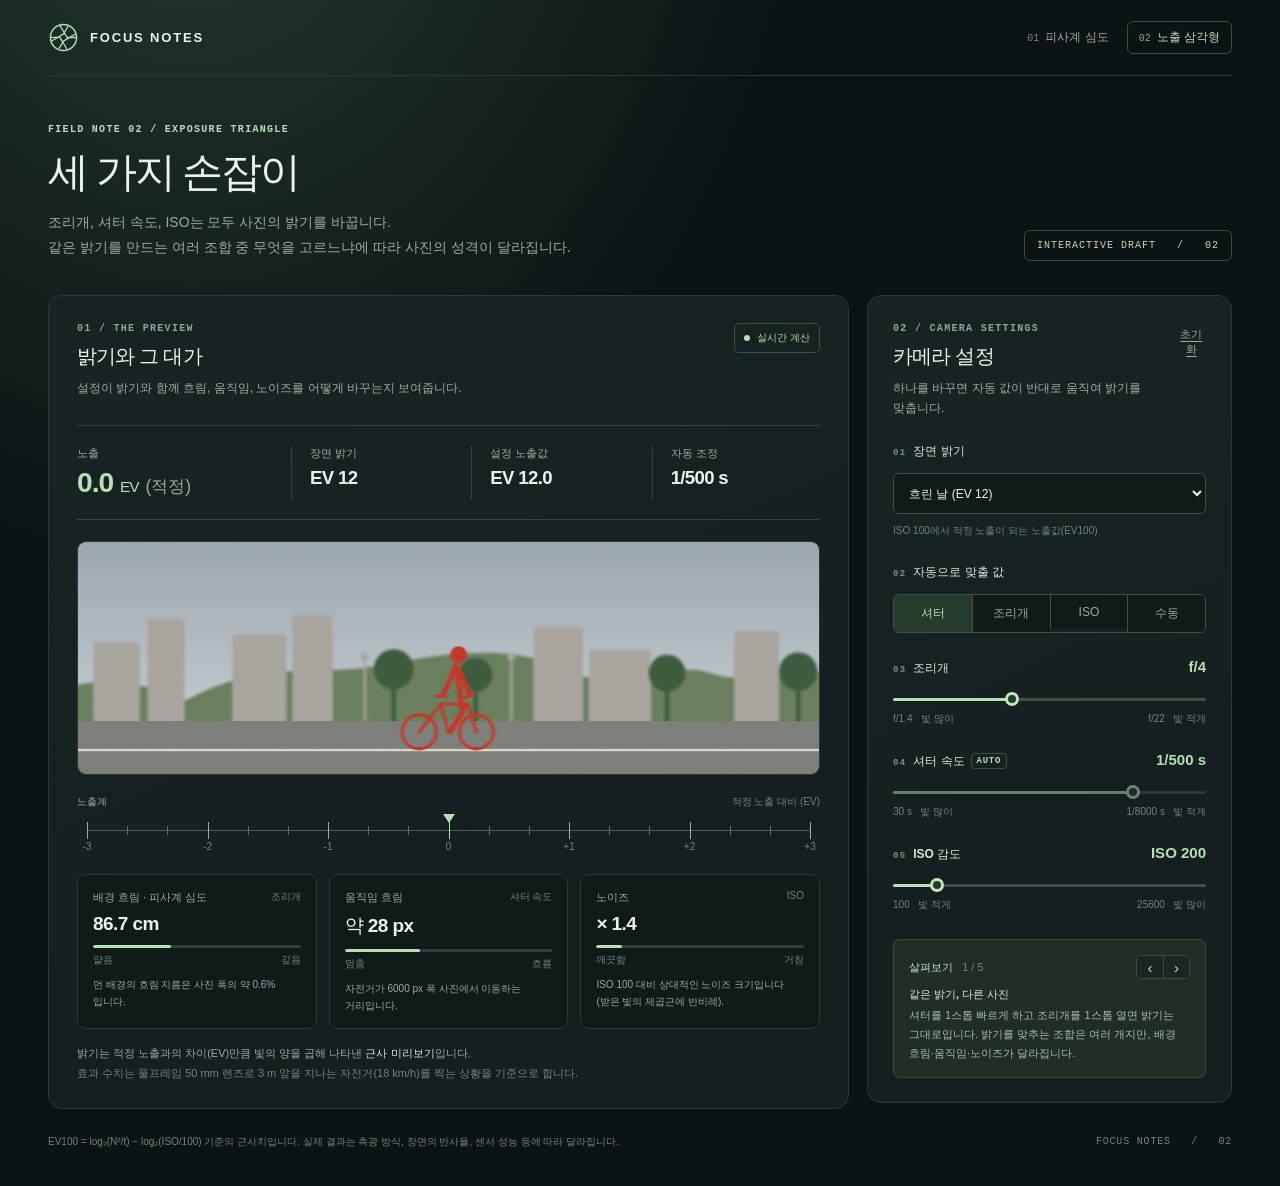
==== exposure.html @ c0216484 "Add exposure triangle interactive note - Add a second field note for exposure, aperture, shutter spe" ====
<!doctype html>
<html lang="ko">
<head>
  <meta charset="utf-8">
  <meta name="viewport" content="width=device-width, initial-scale=1">
  <meta name="color-scheme" content="dark">
  <title>세 가지 손잡이 | 노출 삼각형 시각화</title>
  <style>
    :root {
      color-scheme: dark;
      font-family: "Pretendard", "Noto Sans KR", "Malgun Gothic", sans-serif;
      font-synthesis: none;
      --background: #0c1314;
      --panel: #151f20;
      --border: #2b3a38;
      --text: #edf2eb;
      --muted: #9bab9f;
      --faint: #71847b;
      --green: #b7dfb3;
      --yellow: #e9c987;
    }

    * { box-sizing: border-box; }

    body {
      margin: 0;
      color: var(--text);
      background:
        radial-gradient(ellipse at 15% -20%, #263c31 0, transparent 40%),
        var(--background);
      -webkit-font-smoothing: antialiased;
    }

    button, input, select { font: inherit; }
    button, select, input { accent-color: var(--green); }
    :focus-visible { outline: 2px solid var(--yellow); outline-offset: 4px; }

    .shell {
      width: min(1440px, calc(100% - 96px));
      margin: 0 auto;
    }

    .topbar {
      min-height: 76px;
      display: flex;
      align-items: center;
      justify-content: space-between;
      gap: 20px;
      border-bottom: 1px solid #293734;
    }

    .brand {
      display: flex;
      align-items: center;
      gap: 11px;
      font-size: 13px;
      font-weight: 800;
      letter-spacing: .14em;
    }

    .brand-mark {
      width: 31px;
      height: 31px;
      color: var(--green);
    }

    .top-note, .eyebrow, .card-index, .control-number {
      font-family: "Consolas", "SFMono-Regular", monospace;
      font-size: 10px;
      font-weight: 600;
      letter-spacing: .13em;
      text-transform: uppercase;
    }

    .top-note { color: var(--faint); }

    .note-nav { display: flex; gap: 6px; }
    .note-nav a {
      padding: 7px 11px;
      border: 1px solid transparent;
      border-radius: 6px;
      color: var(--muted);
      font-size: 12px;
      text-decoration: none;
    }
    .note-nav a:hover { color: var(--text); }
    .note-nav a[aria-current="page"] { border-color: #3b5140; color: var(--green); }
    .note-nav-number { margin-right: 6px; font-family: "Consolas", monospace; font-size: 10px; opacity: .75; }

    .intro {
      display: flex;
      align-items: end;
      justify-content: space-between;
      gap: 30px;
      padding: 48px 0 34px;
    }

    .eyebrow { margin: 0 0 13px; color: var(--green); }

    h1 {
      margin: 0;
      font-size: clamp(30px, 3.2vw, 45px);
      line-height: 1.2;
      letter-spacing: -.055em;
    }

    .intro-copy {
      margin: 13px 0 0;
      color: var(--muted);
      font-size: 14px;
      line-height: 1.8;
      word-break: keep-all;
    }

    .draft-tag {
      flex: none;
      padding: 9px 12px;
      border: 1px solid #3c4b3d;
      border-radius: 6px;
      color: #c8d6c3;
      font-family: "Consolas", monospace;
      font-size: 10px;
      letter-spacing: .1em;
    }

    .workspace {
      display: grid;
      grid-template-columns: minmax(0, 1.8fr) minmax(300px, .82fr);
      align-items: start;
      gap: 18px;
    }

    .card {
      min-width: 0;
      border: 1px solid var(--border);
      border-radius: 14px;
      background: linear-gradient(155deg, #182423, var(--panel) 64%);
    }

    .graph-card { padding: 27px 28px 25px; }
    .control-card { padding: 27px 25px 24px; }

    .card-heading {
      display: flex;
      justify-content: space-between;
      align-items: start;
      gap: 16px;
    }

    .card-index { margin: 0 0 9px; color: #8ca897; }

    h2 {
      margin: 0;
      font-size: 20px;
      letter-spacing: -.04em;
    }

    .card-description {
      margin: 8px 0 0;
      color: var(--muted);
      font-size: 12px;
      line-height: 1.7;
      word-break: keep-all;
    }

    .live-badge {
      display: inline-flex;
      align-items: center;
      gap: 7px;
      white-space: nowrap;
      padding: 7px 9px;
      border: 1px solid #3b5140;
      border-radius: 5px;
      color: var(--green);
      font-size: 10px;
    }

    .live-badge::before {
      width: 6px;
      height: 6px;
      border-radius: 50%;
      background: var(--green);
      content: "";
    }

    .readouts {
      display: grid;
      grid-template-columns: 1.2fr 1fr 1fr 1fr;
      gap: 12px;
      margin: 27px 0 21px;
      padding: 20px 0;
      border-top: 1px solid #34423e;
      border-bottom: 1px solid #34423e;
      font-variant-numeric: tabular-nums;
    }

    .readout + .readout {
      padding-left: 18px;
      border-left: 1px solid #34423e;
    }

    .readout-label {
      display: block;
      margin-bottom: 6px;
      color: var(--muted);
      font-size: 11px;
    }

    .readout-value {
      display: block;
      overflow-wrap: anywhere;
      font-size: clamp(15px, 1.45vw, 20px);
      font-weight: 700;
      letter-spacing: -.035em;
    }

    .readout-primary .readout-value {
      color: var(--green);
      font-size: clamp(21px, 2.2vw, 30px);
      line-height: 1.15;
    }

    .readout-unit { font-size: .55em; font-weight: 500; }

    .plot-frame {
      padding: 16px 15px 11px 8px;
      border: 1px solid #2a3935;
      border-radius: 9px;
      background: #101a19;
    }

    .plot-heading {
      display: flex;
      justify-content: space-between;
      gap: 12px;
      padding: 0 2px 3px 9px;
      color: var(--muted);
      font-size: 10px;
    }

    .plot-heading span:last-child { color: var(--faint); }

    #chart {
      display: block;
      width: 100%;
      height: 310px;
      overflow: hidden;
      font-family: inherit;
    }

    .chart-grid { stroke: #30403a; stroke-width: 1; }
    .chart-grid-major { stroke: #3d5149; stroke-width: 1; }
    .chart-grid-minor { stroke: #223230; stroke-width: 1; }
    .chart-zone { fill: #91c897; fill-opacity: .12; }
    .chart-boundary { stroke: #8dba91; stroke-opacity: .48; stroke-dasharray: 4 5; }
    .chart-threshold { stroke: var(--yellow); stroke-width: 1.4; stroke-dasharray: 5 5; }
    .chart-focus { stroke: #bad6bf; stroke-opacity: .7; stroke-dasharray: 3 5; }
    .chart-curve { fill: none; stroke: #c5e8c1; stroke-width: 2.5; stroke-linejoin: round; }
    .chart-tick { fill: #9bad9f; font-size: 11px; font-variant-numeric: tabular-nums; }
    .chart-focus-label { fill: #dcead9; font-size: 10px; font-weight: 600; }

    .axis-caption {
      margin: -1px 0 2px;
      color: var(--muted);
      font-size: 10px;
      text-align: center;
    }

    .legend {
      display: flex;
      flex-wrap: wrap;
      gap: 11px 19px;
      margin-top: 19px;
      color: #bac9bd;
      font-size: 11px;
    }

    .legend-item { display: inline-flex; align-items: center; gap: 7px; }
    .legend-line { width: 19px; border-top: 2px solid #c5e8c1; }
    .legend-threshold { width: 19px; border-top: 1px dashed var(--yellow); }
    .legend-zone { width: 12px; height: 12px; border: 1px solid #769e79; background: #314939; }

    .graph-note {
      margin: 15px 0 0;
      color: var(--muted);
      font-size: 11px;
      line-height: 1.8;
      word-break: keep-all;
    }

    .graph-note strong { color: #d6e5d7; font-weight: 600; }
    .range-note { display: block; color: var(--faint); }

    .reset {
      padding: 4px 0;
      border: 0;
      background: transparent;
      color: var(--muted);
      cursor: pointer;
      font-size: 11px;
      text-decoration: underline;
      text-underline-offset: 3px;
    }

    .reset:hover { color: var(--text); }

    .controls { margin-top: 25px; }
    .control + .control { margin-top: 25px; }

    .control-header {
      display: flex;
      justify-content: space-between;
      align-items: baseline;
      gap: 10px;
      margin-bottom: 13px;
    }

    .control-name { color: #dce6db; font-size: 12px; font-weight: 600; }
    .control-number { margin-right: 7px; color: #789084; font-size: 9px; }
    .control-value { color: var(--green); font-size: 15px; font-weight: 700; font-variant-numeric: tabular-nums; }

    input[type="range"] {
      display: block;
      width: 100%;
      height: 18px;
      margin: 0;
      appearance: none;
      background: transparent;
      cursor: pointer;
    }

    input[type="range"]::-webkit-slider-runnable-track {
      height: 3px;
      border-radius: 3px;
      background: linear-gradient(to right, var(--green) var(--progress, 0%), #405049 var(--progress, 0%));
    }

    input[type="range"]::-webkit-slider-thumb {
      width: 14px;
      height: 14px;
      margin-top: -5.5px;
      appearance: none;
      border: 3px solid #c4e6bd;
      border-radius: 50%;
      background: #263b2c;
    }

    input[type="range"]::-moz-range-track { height: 3px; border-radius: 3px; background: #405049; }
    input[type="range"]::-moz-range-progress { height: 3px; border-radius: 3px; background: var(--green); }
    input[type="range"]::-moz-range-thumb { width: 8px; height: 8px; border: 3px solid #c4e6bd; border-radius: 50%; background: #263b2c; }

    .range-labels {
      display: flex;
      justify-content: space-between;
      margin-top: 4px;
      color: var(--faint);
      font-size: 10px;
      font-variant-numeric: tabular-nums;
    }

    select {
      width: 100%;
      min-height: 41px;
      padding: 0 11px;
      border: 1px solid #405049;
      border-radius: 6px;
      background: #101a19;
      color: var(--text);
      font-size: 12px;
      cursor: pointer;
    }

    .control-help { margin: 9px 0 0; color: var(--faint); font-size: 10px; line-height: 1.6; }

    .tip {
      margin-top: 27px;
      padding: 15px;
      border: 1px solid #3b4c3b;
      border-radius: 7px;
      background: #202e25;
    }

    .tip-header { display: flex; justify-content: space-between; align-items: center; gap: 10px; margin-bottom: 8px; }
    .tip-title { margin: 0; color: #c8dfbf; font-size: 11px; font-weight: 700; }
    .tip-counter { margin-left: 6px; color: var(--faint); font-weight: 500; font-variant-numeric: tabular-nums; }
    .tip-nav { display: inline-flex; flex: none; border: 1px solid #3b4c3b; border-radius: 5px; overflow: hidden; }
    .tip-button {
      width: 26px;
      height: 22px;
      padding: 0;
      border: 0;
      background: #1a2720;
      color: #c8dfbf;
      cursor: pointer;
      font-size: 15px;
      line-height: 1;
    }
    .tip-button + .tip-button { border-left: 1px solid #3b4c3b; }
    .tip-button:hover { background: #2a3d2f; color: var(--text); }
    .tip-subtitle { margin: 0 0 4px; color: #dce9d5; font-size: 11px; font-weight: 600; }
    .tip-body { margin: 0; color: #a7baaa; font-size: 11px; line-height: 1.7; word-break: keep-all; }

    .readout-delta {
      color: var(--muted);
      font-size: .62em;
      font-weight: 500;
      letter-spacing: 0;
      white-space: nowrap;
    }

    .footer {
      display: flex;
      justify-content: space-between;
      gap: 20px;
      padding: 24px 0 36px;
      color: var(--faint);
      font-size: 10px;
      line-height: 1.7;
    }

    .footer p { margin: 0; }
    .footer-mark { flex: none; font-family: "Consolas", monospace; letter-spacing: .08em; }

    noscript { display: block; padding: 14px 0; color: var(--yellow); }

    @media (max-width: 920px) {
      .shell { width: min(760px, calc(100% - 48px)); }
      .workspace { grid-template-columns: 1fr; }
      .control-card { padding: 25px 28px; }
      .controls { display: grid; grid-template-columns: 1fr 1fr; gap: 24px; }
      .control + .control { margin-top: 0; }
    }

    @media (max-width: 520px) {
      .shell { width: calc(100% - 32px); }
      .topbar { min-height: 64px; }
      .top-note, .draft-tag { display: none; }
      .note-nav { gap: 2px; }
      .note-nav a { padding: 6px 7px; font-size: 11px; }
      .note-nav-number { display: none; }
      .intro { padding: 34px 0 25px; }
      .intro-copy { font-size: 13px; }
      .graph-card, .control-card { padding: 22px 18px; }
      .live-badge { font-size: 9px; }
      .readouts { grid-template-columns: 1fr 1fr; gap: 14px 8px; margin-top: 22px; }
      .readout + .readout { padding-left: 10px; }
      .readout:nth-child(odd) { padding-left: 0; border-left: 0; }
      .readout-label { font-size: 10px; }
      .readout-value { font-size: 14px; }
      .readout-primary .readout-value { font-size: 20px; }
      .plot-frame { padding-right: 8px; padding-left: 2px; }
      #chart { height: 280px; }
      .controls { grid-template-columns: 1fr; gap: 25px; }
      .footer { display: block; }
      .footer-mark { margin-top: 9px !important; }
    }

    .preview-frame { padding: 0; overflow: hidden; }
    #scene { display: block; width: 100%; height: auto; min-height: 220px; max-height: 380px; aspect-ratio: 960 / 300; background: #000; }

    .meter { margin-top: 20px; }
    .meter-heading {
      display: flex;
      justify-content: space-between;
      margin-bottom: 9px;
      color: var(--muted);
      font-size: 10px;
    }
    .meter-heading span:last-child { color: var(--faint); }
    .meter-scale { position: relative; height: 34px; margin: 0 10px; }
    .meter-line { position: absolute; top: 12px; right: 0; left: 0; border-top: 1px solid #4a5c54; }
    .meter-tick { position: absolute; top: 8px; height: 9px; border-left: 1px solid #5d7068; }
    .meter-tick.is-major { top: 4px; height: 17px; border-color: #9bab9f; }
    .meter-tick.is-zero { border-color: var(--green); }
    .meter-label {
      position: absolute;
      top: 23px;
      color: var(--faint);
      font-size: 10px;
      font-variant-numeric: tabular-nums;
      transform: translateX(-50%);
    }
    .meter-marker {
      position: absolute;
      top: -4px;
      width: 0;
      height: 0;
      border-right: 6px solid transparent;
      border-left: 6px solid transparent;
      border-top: 9px solid var(--green);
      transform: translateX(-50%);
      transition: left .15s ease;
    }
    .meter-marker.is-off { border-top-color: var(--yellow); }

    .effects {
      display: grid;
      grid-template-columns: repeat(3, minmax(0, 1fr));
      gap: 12px;
      margin-top: 22px;
    }
    .effect {
      padding: 15px 15px 14px;
      border: 1px solid #2a3935;
      border-radius: 9px;
      background: #101a19;
    }
    .effect-head { display: flex; justify-content: space-between; gap: 8px; color: var(--muted); font-size: 11px; }
    .effect-source { color: var(--faint); font-size: 10px; }
    .effect-value {
      display: block;
      margin: 8px 0 10px;
      font-size: 19px;
      font-weight: 700;
      letter-spacing: -.03em;
      font-variant-numeric: tabular-nums;
    }
    .effect-bar { height: 3px; border-radius: 3px; background: #2f3f3a; overflow: hidden; }
    .effect-bar span { display: block; height: 100%; border-radius: 3px; background: var(--green); transition: width .15s ease; }
    .effect-scale { display: flex; justify-content: space-between; margin-top: 5px; color: var(--faint); font-size: 10px; }
    .effect-note { min-height: 3.4em; margin: 9px 0 0; color: var(--muted); font-size: 10px; line-height: 1.7; word-break: keep-all; }
    .effect-note.is-warning { color: var(--yellow); }

    .mode { min-width: 0; margin: 0; padding: 0; border: 0; }
    .mode legend { padding: 0; margin-bottom: 13px; }
    .segmented {
      display: grid;
      grid-template-columns: repeat(4, 1fr);
      border: 1px solid #405049;
      border-radius: 6px;
      overflow: hidden;
    }
    .segmented label { position: relative; }
    .segmented input { position: absolute; inset: 0; margin: 0; opacity: 0; cursor: pointer; }
    .segmented span {
      display: block;
      padding: 10px 4px;
      background: #101a19;
      color: var(--muted);
      font-size: 12px;
      text-align: center;
    }
    .segmented label + label span { border-left: 1px solid #405049; }
    .segmented input:checked + span { background: #263b2c; color: var(--green); font-weight: 600; }
    .segmented input:focus-visible + span { outline: 2px solid var(--yellow); outline-offset: -2px; }

    .auto-badge {
      display: none;
      margin-left: 6px;
      padding: 2px 5px;
      border: 1px solid #3b5140;
      border-radius: 4px;
      color: var(--green);
      font-family: "Consolas", monospace;
      font-size: 9px;
      letter-spacing: .08em;
      vertical-align: 2px;
    }
    .control.is-auto .auto-badge { display: inline-block; }
    input[type="range"]:disabled { opacity: .5; cursor: not-allowed; }

    @media (max-width: 920px) {
      .mode { grid-column: 1 / -1; }
    }

    @media (max-width: 640px) {
      .effects { grid-template-columns: 1fr; }
      .effect-note { min-height: 0; }
    }

    @media (max-width: 520px) {
      .segmented span { padding: 10px 2px; font-size: 11px; }
    }
  </style>
</head>
<body>
  <div class="shell">
    <header class="topbar">
      <div class="brand">
        <svg class="brand-mark" viewBox="0 0 32 32" fill="none" aria-hidden="true">
          <circle cx="16" cy="16" r="13.5" stroke="currentColor" stroke-width="1.5"/>
          <path d="M12.1 3.2 19.7 16h9M28.7 12.1 15.9 19.7l-4.5 7.8M19.9 28.7 12.3 15.9H3.2M3.3 19.9 16.1 12.3l4.5-7.8" stroke="currentColor" stroke-width="1.3" stroke-linejoin="round"/>
        </svg>
        <span>FOCUS NOTES</span>
      </div>
      <nav class="note-nav" aria-label="노트 목록">
        <a href="index.html"><span class="note-nav-number">01</span>피사계 심도</a>
        <a href="exposure.html" aria-current="page"><span class="note-nav-number">02</span>노출 삼각형</a>
      </nav>
    </header>

    <main>
      <section class="intro" aria-labelledby="page-title">
        <div>
          <p class="eyebrow">FIELD NOTE 02 / EXPOSURE TRIANGLE</p>
          <h1 id="page-title">세 가지 손잡이</h1>
          <p class="intro-copy">조리개, 셔터 속도, ISO는 모두 사진의 밝기를 바꿉니다.<br>같은 밝기를 만드는 여러 조합 중 무엇을 고르느냐에 따라 사진의 성격이 달라집니다.</p>
        </div>
        <span class="draft-tag">INTERACTIVE DRAFT &nbsp; / &nbsp; 02</span>
      </section>

      <div class="workspace">
        <section class="card graph-card" aria-labelledby="preview-title">
          <div class="card-heading">
            <div>
              <p class="card-index">01 / THE PREVIEW</p>
              <h2 id="preview-title">밝기와 그 대가</h2>
              <p class="card-description">설정이 밝기와 함께 흐림, 움직임, 노이즈를 어떻게 바꾸는지 보여줍니다.</p>
            </div>
            <span class="live-badge">실시간 계산</span>
          </div>

          <div class="readouts" aria-label="계산 결과" aria-live="polite">
            <div class="readout readout-primary">
              <span class="readout-label">노출</span>
              <span class="readout-value"><span id="exposure-value">—</span> <span class="readout-unit">EV</span> <span class="readout-delta" id="exposure-state"></span></span>
            </div>
            <div class="readout">
              <span class="readout-label">장면 밝기</span>
              <span class="readout-value" id="scene-ev">—</span>
            </div>
            <div class="readout">
              <span class="readout-label">설정 노출값</span>
              <span class="readout-value" id="settings-ev">—</span>
            </div>
            <div class="readout">
              <span class="readout-label">자동 조정</span>
              <span class="readout-value"><span id="auto-value">—</span> <span class="readout-delta" id="auto-note"></span></span>
            </div>
          </div>

          <div class="plot-frame preview-frame">
            <svg id="scene" viewBox="0 0 960 300" preserveAspectRatio="xMidYMax slice" role="img" aria-labelledby="scene-title scene-description">
              <title id="scene-title">현재 설정으로 찍은 장면의 근사 미리보기</title>
              <desc id="scene-description"></desc>
              <defs>
                <linearGradient id="sky" x1="0" y1="0" x2="0" y2="1">
                  <stop id="sky-top" offset="0"/>
                  <stop id="sky-bottom" offset="1"/>
                </linearGradient>
                <filter id="exposure" color-interpolation-filters="linearRGB">
                  <feComponentTransfer>
                    <feFuncR id="gain-r" type="linear" slope="1"/>
                    <feFuncG id="gain-g" type="linear" slope="1"/>
                    <feFuncB id="gain-b" type="linear" slope="1"/>
                  </feComponentTransfer>
                </filter>
                <filter id="background-blur" x="-10%" y="-20%" width="120%" height="140%">
                  <feGaussianBlur id="background-blur-amount" stdDeviation="0"/>
                </filter>
                <filter id="motion-blur" x="-60%" y="-10%" width="220%" height="120%">
                  <feGaussianBlur id="motion-blur-amount" stdDeviation="0 0"/>
                </filter>
                <filter id="noise" x="0" y="0" width="100%" height="100%">
                  <feTurbulence type="fractalNoise" baseFrequency="0.9" numOctaves="2" seed="4"/>
                  <feColorMatrix type="matrix" values="0.33 0.33 0.33 0 0  0.33 0.33 0.33 0 0  0.33 0.33 0.33 0 0  0 0 0 0 1"/>
                </filter>
              </defs>

              <g filter="url(#exposure)">
                <rect width="960" height="300" fill="url(#sky)"/>
                <g transform="translate(160 0)">
                <g filter="url(#background-blur)">
                  <circle id="sun" cx="510" cy="70" r="26"/>
                  <path id="hills" d="M-180 190 C -100 165 -40 200 -20 205 C 80 150 150 175 230 160 S 400 130 470 165 S 600 150 660 170 S 760 150 820 175 V 240 H -180 Z"/>
                  <g id="buildings">
                    <rect x="40" y="120" width="70" height="115"/>
                    <rect x="118" y="95" width="52" height="140"/>
                    <rect x="430" y="110" width="64" height="125"/>
                    <rect x="502" y="140" width="80" height="95"/>
                    <rect x="-140" y="130" width="60" height="105"/>
                    <rect x="-70" y="100" width="48" height="135"/>
                    <rect x="690" y="115" width="58" height="120"/>
                  </g>
                  <g id="windows">
                    <rect x="52" y="135" width="12" height="10"/><rect x="82" y="135" width="12" height="10"/>
                    <rect x="52" y="160" width="12" height="10"/><rect x="82" y="185" width="12" height="10"/>
                    <rect x="128" y="110" width="10" height="10"/><rect x="150" y="135" width="10" height="10"/>
                    <rect x="128" y="160" width="10" height="10"/><rect x="150" y="185" width="10" height="10"/>
                    <rect x="442" y="125" width="12" height="10"/><rect x="470" y="150" width="12" height="10"/>
                    <rect x="442" y="175" width="12" height="10"/><rect x="516" y="155" width="14" height="10"/>
                    <rect x="550" y="180" width="14" height="10"/><rect x="516" y="205" width="14" height="10"/>
                    <rect x="-128" y="145" width="12" height="10"/><rect x="-104" y="175" width="12" height="10"/>
                    <rect x="-60" y="115" width="10" height="10"/><rect x="-42" y="150" width="10" height="10"/>
                    <rect x="702" y="130" width="12" height="10"/><rect x="726" y="165" width="12" height="10"/>
                  </g>
                  <g id="trees">
                    <rect x="246" y="175" width="6" height="60"/><circle cx="249" cy="165" r="26"/>
                    <rect x="352" y="182" width="6" height="53"/><circle cx="355" cy="172" r="22"/>
                    <rect x="600" y="180" width="6" height="55"/><circle cx="603" cy="170" r="24"/>
                    <rect x="770" y="178" width="6" height="57"/><circle cx="773" cy="168" r="25"/>
                  </g>
                  <g id="lamps">
                    <rect x="210" y="150" width="3" height="85"/><circle cx="211.5" cy="148" r="5"/>
                    <rect x="400" y="150" width="3" height="85"/><circle cx="401.5" cy="148" r="5"/>
                  </g>
                </g>
                </g>
                <rect id="ground" y="232" width="960" height="68"/>
                <rect id="road-line" x="0" y="268" width="960" height="3"/>
                <g transform="translate(160 0)">
                <g id="cyclist" filter="url(#motion-blur)" fill="none" stroke-linecap="round" stroke-linejoin="round">
                  <circle cx="282" cy="246" r="22" stroke-width="4"/>
                  <circle cx="356" cy="246" r="22" stroke-width="4"/>
                  <path d="M282 246 L310 210 L345 210 L356 246 M310 210 L320 246 L345 210 M304 200 L316 200 M340 202 L352 196" stroke-width="4"/>
                  <path d="M314 196 L330 160 L348 198 M330 160 L338 220 L322 246" stroke-width="7"/>
                  <circle id="cyclist-head" cx="333" cy="146" r="11" stroke="none"/>
                </g>
                </g>
              </g>
              <rect id="noise-layer" width="960" height="300" filter="url(#noise)" style="mix-blend-mode: overlay" opacity="0"/>
            </svg>
          </div>

          <div class="meter">
            <div class="meter-heading"><span>노출계</span><span>적정 노출 대비 (EV)</span></div>
            <div class="meter-scale" id="meter-scale" aria-hidden="true">
              <div class="meter-line"></div>
              <div class="meter-marker" id="meter-marker"></div>
            </div>
          </div>

          <div class="effects">
            <div class="effect">
              <div class="effect-head"><span>배경 흐림 · 피사계 심도</span><span class="effect-source">조리개</span></div>
              <span class="effect-value" id="dof-value">—</span>
              <div class="effect-bar"><span id="dof-bar"></span></div>
              <div class="effect-scale" aria-hidden="true"><span>얕음</span><span>깊음</span></div>
              <p class="effect-note" id="dof-note"></p>
            </div>
            <div class="effect">
              <div class="effect-head"><span>움직임 흐림</span><span class="effect-source">셔터 속도</span></div>
              <span class="effect-value" id="motion-value">—</span>
              <div class="effect-bar"><span id="motion-bar"></span></div>
              <div class="effect-scale" aria-hidden="true"><span>멈춤</span><span>흐름</span></div>
              <p class="effect-note" id="motion-note"></p>
            </div>
            <div class="effect">
              <div class="effect-head"><span>노이즈</span><span class="effect-source">ISO</span></div>
              <span class="effect-value" id="noise-value">—</span>
              <div class="effect-bar"><span id="noise-bar"></span></div>
              <div class="effect-scale" aria-hidden="true"><span>깨끗함</span><span>거침</span></div>
              <p class="effect-note" id="noise-note"></p>
            </div>
          </div>

          <p class="graph-note">
            밝기는 적정 노출과의 차이(EV)만큼 빛의 양을 곱해 나타낸 <strong>근사 미리보기</strong>입니다.
            <span class="range-note">효과 수치는 풀프레임 50 mm 렌즈로 3 m 앞을 지나는 자전거(18 km/h)를 찍는 상황을 기준으로 합니다.</span>
          </p>
          <noscript>미리보기를 보려면 브라우저에서 JavaScript를 사용 설정해 주세요.</noscript>
        </section>

        <aside class="card control-card" aria-labelledby="controls-title">
          <form id="controls-form">
            <div class="card-heading">
              <div>
                <p class="card-index">02 / CAMERA SETTINGS</p>
                <h2 id="controls-title">카메라 설정</h2>
                <p class="card-description">하나를 바꾸면 자동 값이 반대로 움직여 밝기를 맞춥니다.</p>
              </div>
              <button class="reset" type="reset">초기화</button>
            </div>

            <div class="controls">
              <div class="control">
                <div class="control-header">
                  <label class="control-name" for="scene-select"><span class="control-number">01</span>장면 밝기</label>
                </div>
                <select id="scene-select" aria-describedby="scene-help">
                  <option value="0">맑은 날 · 눈밭이나 해변 (EV 16)</option>
                  <option value="1">맑은 날 (EV 15)</option>
                  <option value="2">옅은 구름 (EV 13)</option>
                  <option value="3" selected>흐린 날 (EV 12)</option>
                  <option value="4">해 질 녘 (EV 10)</option>
                  <option value="5">해 진 직후 (EV 8)</option>
                  <option value="6">밝은 밤거리 (EV 5)</option>
                  <option value="7">어두운 밤거리 (EV 2)</option>
                </select>
                <p class="control-help" id="scene-help">ISO 100에서 적정 노출이 되는 노출값(EV100)</p>
              </div>

              <fieldset class="control mode">
                <legend class="control-name"><span class="control-number">02</span>자동으로 맞출 값</legend>
                <div class="segmented">
                  <label><input type="radio" name="mode" value="shutter" checked><span>셔터</span></label>
                  <label><input type="radio" name="mode" value="aperture"><span>조리개</span></label>
                  <label><input type="radio" name="mode" value="iso"><span>ISO</span></label>
                  <label><input type="radio" name="mode" value="manual"><span>수동</span></label>
                </div>
              </fieldset>

              <div class="control" id="aperture-control">
                <div class="control-header">
                  <label class="control-name" for="aperture"><span class="control-number">03</span>조리개<span class="auto-badge">AUTO</span></label>
                  <output class="control-value" id="aperture-output" for="aperture">f/4</output>
                </div>
                <input id="aperture" type="range" min="0" max="24" step="1" value="9">
                <div class="range-labels" aria-hidden="true"><span>f/1.4 &nbsp; 빛 많이</span><span>f/22 &nbsp; 빛 적게</span></div>
              </div>

              <div class="control" id="shutter-control">
                <div class="control-header">
                  <label class="control-name" for="shutter"><span class="control-number">04</span>셔터 속도<span class="auto-badge">AUTO</span></label>
                  <output class="control-value" id="shutter-output" for="shutter">1/500 s</output>
                </div>
                <input id="shutter" type="range" min="0" max="54" step="1" value="42">
                <div class="range-labels" aria-hidden="true"><span>30 s &nbsp; 빛 많이</span><span>1/8000 s &nbsp; 빛 적게</span></div>
              </div>

              <div class="control" id="iso-control">
                <div class="control-header">
                  <label class="control-name" for="iso"><span class="control-number">05</span>ISO 감도<span class="auto-badge">AUTO</span></label>
                  <output class="control-value" id="iso-output" for="iso">ISO 200</output>
                </div>
                <input id="iso" type="range" min="0" max="24" step="1" value="3">
                <div class="range-labels" aria-hidden="true"><span>100 &nbsp; 빛 적게</span><span>25600 &nbsp; 빛 많이</span></div>
              </div>
            </div>

            <section class="tip" aria-roledescription="carousel" aria-labelledby="tip-heading">
              <div class="tip-header">
                <p class="tip-title" id="tip-heading">살펴보기 <span class="tip-counter" id="tip-counter" aria-live="polite"></span></p>
                <div class="tip-nav" role="group" aria-label="살펴보기 넘기기">
                  <button class="tip-button" type="button" id="tip-prev" aria-label="이전 내용">&#8249;</button>
                  <button class="tip-button" type="button" id="tip-next" aria-label="다음 내용">&#8250;</button>
                </div>
              </div>
              <div class="tip-slide" data-tip><p class="tip-subtitle">같은 밝기, 다른 사진</p><p class="tip-body">셔터를 1스톱 빠르게 하고 조리개를 1스톱 열면 밝기는 그대로입니다. 밝기를 맞추는 조합은 여러 개지만, 배경 흐림·움직임·노이즈가 달라집니다.</p></div>
              <div class="tip-slide" data-tip hidden><p class="tip-subtitle">스톱이란</p><p class="tip-body">빛의 양이 두 배 또는 절반이 되는 단계를 1스톱이라고 합니다. 셔터 시간과 ISO는 2배, f값은 약 1.4배(√2)마다 1스톱이며, 슬라이더 한 칸은 1/3스톱입니다.</p></div>
              <div class="tip-slide" data-tip hidden><p class="tip-subtitle">노출값(EV)</p><p class="tip-body">EV = log₂(N²/t) − log₂(ISO/100)입니다. 설정 EV가 장면 밝기보다 1 작으면 빛을 두 배 받아 1스톱 밝게 찍힙니다.</p></div>
              <div class="tip-slide" data-tip hidden><p class="tip-subtitle">1/초점거리 규칙</p><p class="tip-body">손으로 들고 찍을 때는 셔터 속도를 1/초점거리 초보다 빠르게 두면 흔들림을 줄일 수 있습니다. 50 mm 렌즈라면 1/50 s 정도가 기준입니다.</p></div>
              <div class="tip-slide" data-tip hidden><p class="tip-subtitle">ISO는 빛을 늘리지 않는다</p><p class="tip-body">ISO는 센서가 받은 신호를 증폭할 뿐 빛을 더 모으지 않습니다. 받은 빛이 적을수록 노이즈가 상대적으로 커지기 때문에, 가능하면 조리개와 셔터로 빛을 먼저 확보하는 편이 좋습니다.</p></div>
            </section>
          </form>
        </aside>
      </div>
    </main>

    <footer class="footer">
      <p>EV100 = log₂(N²/t) − log₂(ISO/100) 기준의 근사치입니다. 실제 결과는 측광 방식, 장면의 반사율, 센서 성능 등에 따라 달라집니다.</p>
      <p class="footer-mark">FOCUS NOTES &nbsp; / &nbsp; 02</p>
    </footer>
  </div>

  <script>
    "use strict";

    const APERTURE_LABELS = ["1.4", "1.6", "1.8", "2", "2.2", "2.5", "2.8", "3.2", "3.5", "4", "4.5", "5", "5.6",
      "6.3", "7.1", "8", "9", "10", "11", "13", "14", "16", "18", "20", "22"];
    const SHUTTER_LABELS = ["30", "25", "20", "15", "13", "10", "8", "6", "5", "4", "3.2", "2.5", "2", "1.6", "1.3",
      "1", "0.8", "0.6", "0.5", "0.4", "0.3", "1/4", "1/5", "1/6", "1/8", "1/10", "1/13", "1/15", "1/20", "1/25",
      "1/30", "1/40", "1/50", "1/60", "1/80", "1/100", "1/125", "1/160", "1/200", "1/250", "1/320", "1/400",
      "1/500", "1/640", "1/800", "1/1000", "1/1250", "1/1600", "1/2000", "1/2500", "1/3200", "1/4000", "1/5000",
      "1/6400", "1/8000"];
    const ISO_LABELS = [100, 125, 160, 200, 250, 320, 400, 500, 640, 800, 1000, 1250, 1600, 2000, 2500, 3200,
      4000, 5000, 6400, 8000, 10000, 12800, 16000, 20000, 25600];
    const SCENES = [
      { ev: 16, name: "맑은 날 눈밭", sky: ["#5c9fdc", "#cfe6f6"], sun: "#fffbe8", land: "#dfe3e6", ground: "#eceff0", building: "#b9c3cc", tree: "#6f8c78", windows: 0, lamps: 0 },
      { ev: 15, name: "맑은 날", sky: ["#4f93d4", "#b9dbf2"], sun: "#fff6d8", land: "#7f9f6a", ground: "#8a8d84", building: "#c9bfae", tree: "#3f6f43", windows: 0, lamps: 0 },
      { ev: 13, name: "옅은 구름", sky: ["#7fa6c9", "#d3dfe7"], sun: "#f4f1e6", land: "#728f63", ground: "#83867f", building: "#b8b2a6", tree: "#3d6340", windows: 0, lamps: 0 },
      { ev: 12, name: "흐린 날", sky: ["#98a4ad", "#cfd4d6"], sun: null, land: "#677d5c", ground: "#7a7d78", building: "#a6a39c", tree: "#3b5a3d", windows: 0, lamps: 0 },
      { ev: 10, name: "해 질 녘", sky: ["#4c5d92", "#f2a765"], sun: "#ffd29a", land: "#4f5a46", ground: "#5d5852", building: "#6e6670", tree: "#2f3e30", windows: .45, lamps: .4 },
      { ev: 8, name: "해 진 직후", sky: ["#1f2d5c", "#6f7fb3"], sun: null, land: "#2d3a3a", ground: "#3a3d45", building: "#3f4559", tree: "#1e2c27", windows: .85, lamps: .9 },
      { ev: 5, name: "밝은 밤거리", sky: ["#0b1022", "#28304f"], sun: null, land: "#1a2124", ground: "#2f2c2b", building: "#2a2d3a", tree: "#131b18", windows: 1, lamps: 1 },
      { ev: 2, name: "어두운 밤거리", sky: ["#05070f", "#141a2c"], sun: null, land: "#0f1414", ground: "#1c1b1c", building: "#191b24", tree: "#0b100e", windows: .7, lamps: .8 }
    ];
    const REFERENCE = { focal: 50, distance: 3000, circle: 0.03, sensorWidth: 36, pixels: 6000, speed: 5 };

    const form = document.getElementById("controls-form");
    const sceneInput = document.getElementById("scene-select");
    const apertureInput = document.getElementById("aperture");
    const shutterInput = document.getElementById("shutter");
    const isoInput = document.getElementById("iso");
    const inputs = { aperture: apertureInput, shutter: shutterInput, iso: isoInput };

    const apertureNumber = index => 2 ** ((3 + index) / 6);
    const shutterSeconds = index => 2 ** (-(index - 15) / 3);
    const isoValue = index => 100 * 2 ** (index / 3);
    const clamp = (value, min, max) => Math.min(max, Math.max(min, value));
    const $ = id => document.getElementById(id);

    function formatNumber(value, digits) {
      return new Intl.NumberFormat("ko-KR", {
        minimumFractionDigits: digits,
        maximumFractionDigits: digits
      }).format(value);
    }

    function formatSigned(value) {
      const rounded = Math.round(value * 10) / 10;
      if (rounded === 0) return "0.0";
      return `${rounded > 0 ? "+" : "-"}${formatNumber(Math.abs(rounded), 1)}`;
    }

    function formatDepth(depth) {
      if (!Number.isFinite(depth)) return "∞";
      if (depth < 1) return `${formatNumber(depth * 100, 1)} cm`;
      return `${formatNumber(depth, 2)} m`;
    }

    const formatAperture = index => `f/${APERTURE_LABELS[index]}`;
    const formatShutter = index => `${SHUTTER_LABELS[index]} s`;
    const formatIso = index => `ISO ${ISO_LABELS[index]}`;

    // All settings are tracked in 1/3-stop indices so EV sums stay exact.
    function solveExposure(mode, sceneThirds, indices) {
      const next = { ...indices };
      let clamped = false;
      const solve = (key, ideal, max) => {
        next[key] = clamp(ideal, 0, max);
        clamped = next[key] !== ideal;
      };
      if (mode === "shutter") solve("shutter", sceneThirds - next.aperture + next.iso + 12, 54);
      if (mode === "aperture") solve("aperture", sceneThirds - next.shutter + next.iso + 12, 24);
      if (mode === "iso") solve("iso", next.aperture + next.shutter - 12 - sceneThirds, 24);
      const settingsThirds = next.aperture + next.shutter - next.iso - 12;
      return { indices: next, settingsThirds, difference: (sceneThirds - settingsThirds) / 3, clamped };
    }

    function depthOfField(aperture) {
      const { focal, distance, circle } = REFERENCE;
      const tolerance = aperture * circle * (distance - focal);
      const focalSquared = focal * focal;
      const near = focalSquared * distance / (focalSquared + tolerance) / 1000;
      const far = tolerance >= focalSquared ? Infinity : focalSquared * distance / (focalSquared - tolerance) / 1000;
      return far - near;
    }

    function buildMeter() {
      const scale = $("meter-scale");
      for (let third = -9; third <= 9; third += 1) {
        const position = `${(third + 9) / 18 * 100}%`;
        const tick = document.createElement("span");
        tick.className = `meter-tick${third % 3 === 0 ? " is-major" : ""}${third === 0 ? " is-zero" : ""}`;
        tick.style.left = position;
        scale.append(tick);
        if (third % 3 === 0) {
          const label = document.createElement("span");
          label.className = "meter-label";
          label.style.left = position;
          label.textContent = third > 0 ? `+${third / 3}` : `${third / 3}`;
          scale.append(label);
        }
      }
    }

    function paintScene(scene) {
      $("sky-top").setAttribute("stop-color", scene.sky[0]);
      $("sky-bottom").setAttribute("stop-color", scene.sky[1]);
      $("sun").setAttribute("fill", scene.sun || "none");
      $("sun").setAttribute("cy", scene.ev === 10 ? 150 : 70);
      $("hills").setAttribute("fill", scene.land);
      $("ground").setAttribute("fill", scene.ground);
      $("road-line").setAttribute("fill", scene.windows > .5 ? "#6d6450" : "#d9d6c8");
      $("buildings").setAttribute("fill", scene.building);
      $("trees").setAttribute("fill", scene.tree);
      $("windows").setAttribute("fill", "#ffd98a");
      $("windows").setAttribute("opacity", scene.windows);
      $("lamps").setAttribute("fill", scene.lamps > 0 ? "#ffe2a8" : scene.building);
      const cyclistColor = scene.windows > .5 ? "#a64a3c" : "#c0392b";
      $("cyclist").setAttribute("stroke", cyclistColor);
      $("cyclist-head").setAttribute("fill", cyclistColor);
    }

    function setEffect(name, value, ratio, note, warning = false) {
      $(`${name}-value`).textContent = value;
      $(`${name}-bar`).style.width = `${clamp(ratio, 0, 1) * 100}%`;
      $(`${name}-note`).textContent = note;
      $(`${name}-note`).classList.toggle("is-warning", warning);
    }

    function setRangeProgress(input) {
      const percent = (Number(input.value) - Number(input.min)) / (Number(input.max) - Number(input.min)) * 100;
      input.style.setProperty("--progress", `${percent}%`);
    }

    function render() {
      const scene = SCENES[Number(sceneInput.value)];
      const mode = form.elements.mode.value;
      const solved = solveExposure(mode, scene.ev * 3, {
        aperture: Number(apertureInput.value),
        shutter: Number(shutterInput.value),
        iso: Number(isoInput.value)
      });
      const { indices, difference } = solved;

      Object.entries(inputs).forEach(([key, input]) => {
        input.value = indices[key];
        input.disabled = key === mode;
        $(`${key}-control`).classList.toggle("is-auto", key === mode);
        setRangeProgress(input);
      });
      $("aperture-output").textContent = formatAperture(indices.aperture);
      $("shutter-output").textContent = formatShutter(indices.shutter);
      $("iso-output").textContent = formatIso(indices.iso);
      apertureInput.setAttribute("aria-valuetext", formatAperture(indices.aperture));
      shutterInput.setAttribute("aria-valuetext", formatShutter(indices.shutter));
      isoInput.setAttribute("aria-valuetext", formatIso(indices.iso));

      const absolute = Math.abs(difference);
      const state = absolute < 0.2 ? "적정"
        : difference > 3 ? "과다" : difference < -3 ? "부족"
        : difference > 0 ? "밝음" : "어두움";
      $("exposure-value").textContent = formatSigned(difference);
      $("exposure-state").textContent = `(${state})`;
      $("scene-ev").textContent = `EV ${scene.ev}`;
      $("settings-ev").textContent = `EV ${formatNumber(solved.settingsThirds / 3, 1)}`;
      const autoText = {
        shutter: formatShutter(indices.shutter),
        aperture: formatAperture(indices.aperture),
        iso: formatIso(indices.iso),
        manual: "수동"
      };
      $("auto-value").textContent = autoText[mode];
      $("auto-note").textContent = solved.clamped ? "(범위 한계)" : "";

      const marker = $("meter-marker");
      marker.style.left = `${(clamp(difference, -3, 3) + 3) / 6 * 100}%`;
      marker.classList.toggle("is-off", absolute >= 0.2);

      const aperture = apertureNumber(indices.aperture);
      const seconds = shutterSeconds(indices.shutter);
      const iso = isoValue(indices.iso);
      const { focal, distance, sensorWidth, pixels, speed } = REFERENCE;
      const magnification = focal / (distance - focal);
      const backgroundBlurMm = focal * magnification / aperture;
      const motionBlurMm = speed * seconds * 1000 * magnification;
      const motionPixels = motionBlurMm / sensorWidth * pixels;
      const noiseRatio = Math.sqrt(iso / 100);
      const shakeRisk = seconds > 1 / focal + 1e-9;

      setEffect("dof", formatDepth(depthOfField(aperture)), indices.aperture / 24,
        `먼 배경의 흐림 지름은 사진 폭의 약 ${formatNumber(backgroundBlurMm / sensorWidth * 100, 1)}%입니다.`);
      setEffect("motion",
        motionPixels < 1 ? "1 px 미만" : `약 ${formatNumber(motionPixels, motionPixels < 10 ? 1 : 0)} px`,
        Math.log10(motionPixels + 1) / 4,
        shakeRisk
          ? "1/50 s보다 느려 손떨림이 생기기 쉽습니다. 삼각대를 고려하세요."
          : `자전거가 6000 px 폭 사진에서 이동하는 거리입니다.`,
        shakeRisk);
      setEffect("noise", `× ${formatNumber(noiseRatio, 1)}`, indices.iso / 24,
        "ISO 100 대비 상대적인 노이즈 크기입니다(받은 빛의 제곱근에 반비례).");

      const viewWidth = 960;
      const gain = 2 ** difference;
      ["r", "g", "b"].forEach(channel => $(`gain-${channel}`).setAttribute("slope", gain.toFixed(4)));
      $("background-blur-amount").setAttribute("stdDeviation",
        Math.min(24, backgroundBlurMm / sensorWidth * viewWidth / 3).toFixed(2));
      $("motion-blur-amount").setAttribute("stdDeviation",
        `${Math.min(30, motionBlurMm / sensorWidth * viewWidth / 3).toFixed(2)} 0`);
      $("noise-layer").setAttribute("opacity", Math.min(0.6, 0.03 + 0.035 * (noiseRatio - 1)).toFixed(3));
      paintScene(scene);
      $("scene-description").textContent =
        `${scene.name} 장면을 ${formatAperture(indices.aperture)}, ${formatShutter(indices.shutter)}, ${formatIso(indices.iso)}로 찍은 모습입니다. 적정 노출 대비 ${formatSigned(difference)} EV입니다.`;
    }

    const tipSlides = Array.from(document.querySelectorAll("[data-tip]"));
    let tipIndex = 0;

    function showTip(index) {
      tipIndex = (index + tipSlides.length) % tipSlides.length;
      tipSlides.forEach((slide, slideIndex) => { slide.hidden = slideIndex !== tipIndex; });
      $("tip-counter").textContent = `${tipIndex + 1} / ${tipSlides.length}`;
    }

    $("tip-prev").addEventListener("click", () => showTip(tipIndex - 1));
    $("tip-next").addEventListener("click", () => showTip(tipIndex + 1));
    showTip(0);

    buildMeter();
    form.addEventListener("input", render);
    form.addEventListener("change", render);
    form.addEventListener("reset", () => requestAnimationFrame(render));
    render();
  </script>
</body>
</html>
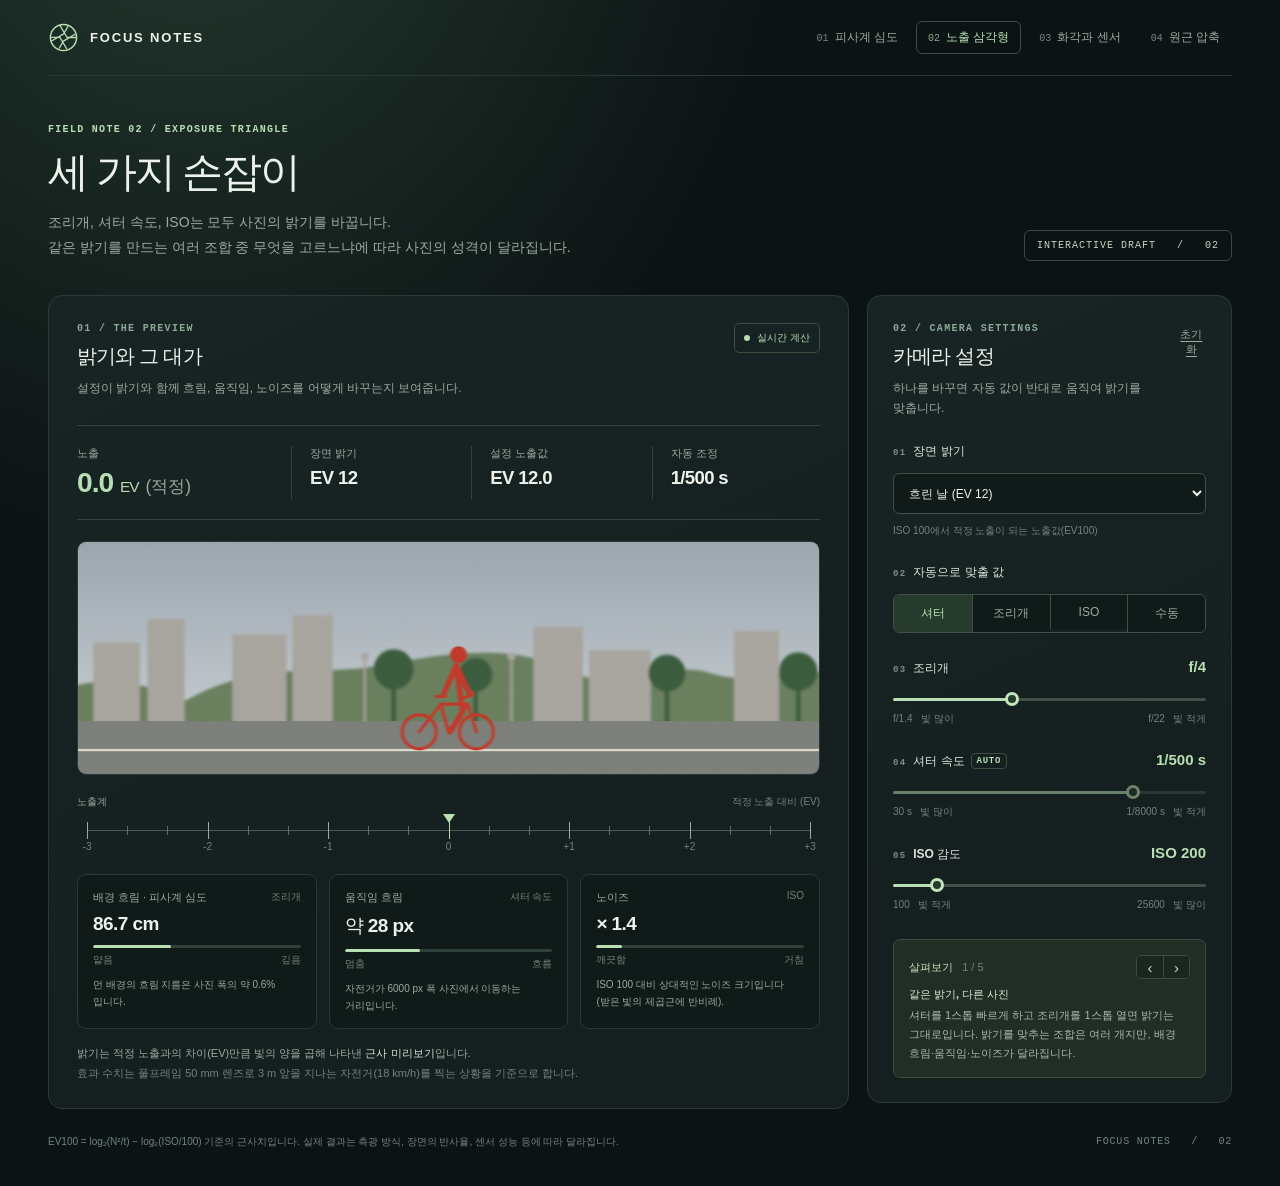
==== commit 0a7a4322: "Add field-of-view and perspective notes Visualize sensor crop, field of view, and perspective compar" ====
--- a/exposure.html
+++ b/exposure.html
@@ -5,456 +5,8 @@
   <meta name="viewport" content="width=device-width, initial-scale=1">
   <meta name="color-scheme" content="dark">
   <title>세 가지 손잡이 | 노출 삼각형 시각화</title>
+  <link rel="stylesheet" href="styles.css">
   <style>
-    :root {
-      color-scheme: dark;
-      font-family: "Pretendard", "Noto Sans KR", "Malgun Gothic", sans-serif;
-      font-synthesis: none;
-      --background: #0c1314;
-      --panel: #151f20;
-      --border: #2b3a38;
-      --text: #edf2eb;
-      --muted: #9bab9f;
-      --faint: #71847b;
-      --green: #b7dfb3;
-      --yellow: #e9c987;
-    }
-
-    * { box-sizing: border-box; }
-
-    body {
-      margin: 0;
-      color: var(--text);
-      background:
-        radial-gradient(ellipse at 15% -20%, #263c31 0, transparent 40%),
-        var(--background);
-      -webkit-font-smoothing: antialiased;
-    }
-
-    button, input, select { font: inherit; }
-    button, select, input { accent-color: var(--green); }
-    :focus-visible { outline: 2px solid var(--yellow); outline-offset: 4px; }
-
-    .shell {
-      width: min(1440px, calc(100% - 96px));
-      margin: 0 auto;
-    }
-
-    .topbar {
-      min-height: 76px;
-      display: flex;
-      align-items: center;
-      justify-content: space-between;
-      gap: 20px;
-      border-bottom: 1px solid #293734;
-    }
-
-    .brand {
-      display: flex;
-      align-items: center;
-      gap: 11px;
-      font-size: 13px;
-      font-weight: 800;
-      letter-spacing: .14em;
-    }
-
-    .brand-mark {
-      width: 31px;
-      height: 31px;
-      color: var(--green);
-    }
-
-    .top-note, .eyebrow, .card-index, .control-number {
-      font-family: "Consolas", "SFMono-Regular", monospace;
-      font-size: 10px;
-      font-weight: 600;
-      letter-spacing: .13em;
-      text-transform: uppercase;
-    }
-
-    .top-note { color: var(--faint); }
-
-    .note-nav { display: flex; gap: 6px; }
-    .note-nav a {
-      padding: 7px 11px;
-      border: 1px solid transparent;
-      border-radius: 6px;
-      color: var(--muted);
-      font-size: 12px;
-      text-decoration: none;
-    }
-    .note-nav a:hover { color: var(--text); }
-    .note-nav a[aria-current="page"] { border-color: #3b5140; color: var(--green); }
-    .note-nav-number { margin-right: 6px; font-family: "Consolas", monospace; font-size: 10px; opacity: .75; }
-
-    .intro {
-      display: flex;
-      align-items: end;
-      justify-content: space-between;
-      gap: 30px;
-      padding: 48px 0 34px;
-    }
-
-    .eyebrow { margin: 0 0 13px; color: var(--green); }
-
-    h1 {
-      margin: 0;
-      font-size: clamp(30px, 3.2vw, 45px);
-      line-height: 1.2;
-      letter-spacing: -.055em;
-    }
-
-    .intro-copy {
-      margin: 13px 0 0;
-      color: var(--muted);
-      font-size: 14px;
-      line-height: 1.8;
-      word-break: keep-all;
-    }
-
-    .draft-tag {
-      flex: none;
-      padding: 9px 12px;
-      border: 1px solid #3c4b3d;
-      border-radius: 6px;
-      color: #c8d6c3;
-      font-family: "Consolas", monospace;
-      font-size: 10px;
-      letter-spacing: .1em;
-    }
-
-    .workspace {
-      display: grid;
-      grid-template-columns: minmax(0, 1.8fr) minmax(300px, .82fr);
-      align-items: start;
-      gap: 18px;
-    }
-
-    .card {
-      min-width: 0;
-      border: 1px solid var(--border);
-      border-radius: 14px;
-      background: linear-gradient(155deg, #182423, var(--panel) 64%);
-    }
-
-    .graph-card { padding: 27px 28px 25px; }
-    .control-card { padding: 27px 25px 24px; }
-
-    .card-heading {
-      display: flex;
-      justify-content: space-between;
-      align-items: start;
-      gap: 16px;
-    }
-
-    .card-index { margin: 0 0 9px; color: #8ca897; }
-
-    h2 {
-      margin: 0;
-      font-size: 20px;
-      letter-spacing: -.04em;
-    }
-
-    .card-description {
-      margin: 8px 0 0;
-      color: var(--muted);
-      font-size: 12px;
-      line-height: 1.7;
-      word-break: keep-all;
-    }
-
-    .live-badge {
-      display: inline-flex;
-      align-items: center;
-      gap: 7px;
-      white-space: nowrap;
-      padding: 7px 9px;
-      border: 1px solid #3b5140;
-      border-radius: 5px;
-      color: var(--green);
-      font-size: 10px;
-    }
-
-    .live-badge::before {
-      width: 6px;
-      height: 6px;
-      border-radius: 50%;
-      background: var(--green);
-      content: "";
-    }
-
-    .readouts {
-      display: grid;
-      grid-template-columns: 1.2fr 1fr 1fr 1fr;
-      gap: 12px;
-      margin: 27px 0 21px;
-      padding: 20px 0;
-      border-top: 1px solid #34423e;
-      border-bottom: 1px solid #34423e;
-      font-variant-numeric: tabular-nums;
-    }
-
-    .readout + .readout {
-      padding-left: 18px;
-      border-left: 1px solid #34423e;
-    }
-
-    .readout-label {
-      display: block;
-      margin-bottom: 6px;
-      color: var(--muted);
-      font-size: 11px;
-    }
-
-    .readout-value {
-      display: block;
-      overflow-wrap: anywhere;
-      font-size: clamp(15px, 1.45vw, 20px);
-      font-weight: 700;
-      letter-spacing: -.035em;
-    }
-
-    .readout-primary .readout-value {
-      color: var(--green);
-      font-size: clamp(21px, 2.2vw, 30px);
-      line-height: 1.15;
-    }
-
-    .readout-unit { font-size: .55em; font-weight: 500; }
-
-    .plot-frame {
-      padding: 16px 15px 11px 8px;
-      border: 1px solid #2a3935;
-      border-radius: 9px;
-      background: #101a19;
-    }
-
-    .plot-heading {
-      display: flex;
-      justify-content: space-between;
-      gap: 12px;
-      padding: 0 2px 3px 9px;
-      color: var(--muted);
-      font-size: 10px;
-    }
-
-    .plot-heading span:last-child { color: var(--faint); }
-
-    #chart {
-      display: block;
-      width: 100%;
-      height: 310px;
-      overflow: hidden;
-      font-family: inherit;
-    }
-
-    .chart-grid { stroke: #30403a; stroke-width: 1; }
-    .chart-grid-major { stroke: #3d5149; stroke-width: 1; }
-    .chart-grid-minor { stroke: #223230; stroke-width: 1; }
-    .chart-zone { fill: #91c897; fill-opacity: .12; }
-    .chart-boundary { stroke: #8dba91; stroke-opacity: .48; stroke-dasharray: 4 5; }
-    .chart-threshold { stroke: var(--yellow); stroke-width: 1.4; stroke-dasharray: 5 5; }
-    .chart-focus { stroke: #bad6bf; stroke-opacity: .7; stroke-dasharray: 3 5; }
-    .chart-curve { fill: none; stroke: #c5e8c1; stroke-width: 2.5; stroke-linejoin: round; }
-    .chart-tick { fill: #9bad9f; font-size: 11px; font-variant-numeric: tabular-nums; }
-    .chart-focus-label { fill: #dcead9; font-size: 10px; font-weight: 600; }
-
-    .axis-caption {
-      margin: -1px 0 2px;
-      color: var(--muted);
-      font-size: 10px;
-      text-align: center;
-    }
-
-    .legend {
-      display: flex;
-      flex-wrap: wrap;
-      gap: 11px 19px;
-      margin-top: 19px;
-      color: #bac9bd;
-      font-size: 11px;
-    }
-
-    .legend-item { display: inline-flex; align-items: center; gap: 7px; }
-    .legend-line { width: 19px; border-top: 2px solid #c5e8c1; }
-    .legend-threshold { width: 19px; border-top: 1px dashed var(--yellow); }
-    .legend-zone { width: 12px; height: 12px; border: 1px solid #769e79; background: #314939; }
-
-    .graph-note {
-      margin: 15px 0 0;
-      color: var(--muted);
-      font-size: 11px;
-      line-height: 1.8;
-      word-break: keep-all;
-    }
-
-    .graph-note strong { color: #d6e5d7; font-weight: 600; }
-    .range-note { display: block; color: var(--faint); }
-
-    .reset {
-      padding: 4px 0;
-      border: 0;
-      background: transparent;
-      color: var(--muted);
-      cursor: pointer;
-      font-size: 11px;
-      text-decoration: underline;
-      text-underline-offset: 3px;
-    }
-
-    .reset:hover { color: var(--text); }
-
-    .controls { margin-top: 25px; }
-    .control + .control { margin-top: 25px; }
-
-    .control-header {
-      display: flex;
-      justify-content: space-between;
-      align-items: baseline;
-      gap: 10px;
-      margin-bottom: 13px;
-    }
-
-    .control-name { color: #dce6db; font-size: 12px; font-weight: 600; }
-    .control-number { margin-right: 7px; color: #789084; font-size: 9px; }
-    .control-value { color: var(--green); font-size: 15px; font-weight: 700; font-variant-numeric: tabular-nums; }
-
-    input[type="range"] {
-      display: block;
-      width: 100%;
-      height: 18px;
-      margin: 0;
-      appearance: none;
-      background: transparent;
-      cursor: pointer;
-    }
-
-    input[type="range"]::-webkit-slider-runnable-track {
-      height: 3px;
-      border-radius: 3px;
-      background: linear-gradient(to right, var(--green) var(--progress, 0%), #405049 var(--progress, 0%));
-    }
-
-    input[type="range"]::-webkit-slider-thumb {
-      width: 14px;
-      height: 14px;
-      margin-top: -5.5px;
-      appearance: none;
-      border: 3px solid #c4e6bd;
-      border-radius: 50%;
-      background: #263b2c;
-    }
-
-    input[type="range"]::-moz-range-track { height: 3px; border-radius: 3px; background: #405049; }
-    input[type="range"]::-moz-range-progress { height: 3px; border-radius: 3px; background: var(--green); }
-    input[type="range"]::-moz-range-thumb { width: 8px; height: 8px; border: 3px solid #c4e6bd; border-radius: 50%; background: #263b2c; }
-
-    .range-labels {
-      display: flex;
-      justify-content: space-between;
-      margin-top: 4px;
-      color: var(--faint);
-      font-size: 10px;
-      font-variant-numeric: tabular-nums;
-    }
-
-    select {
-      width: 100%;
-      min-height: 41px;
-      padding: 0 11px;
-      border: 1px solid #405049;
-      border-radius: 6px;
-      background: #101a19;
-      color: var(--text);
-      font-size: 12px;
-      cursor: pointer;
-    }
-
-    .control-help { margin: 9px 0 0; color: var(--faint); font-size: 10px; line-height: 1.6; }
-
-    .tip {
-      margin-top: 27px;
-      padding: 15px;
-      border: 1px solid #3b4c3b;
-      border-radius: 7px;
-      background: #202e25;
-    }
-
-    .tip-header { display: flex; justify-content: space-between; align-items: center; gap: 10px; margin-bottom: 8px; }
-    .tip-title { margin: 0; color: #c8dfbf; font-size: 11px; font-weight: 700; }
-    .tip-counter { margin-left: 6px; color: var(--faint); font-weight: 500; font-variant-numeric: tabular-nums; }
-    .tip-nav { display: inline-flex; flex: none; border: 1px solid #3b4c3b; border-radius: 5px; overflow: hidden; }
-    .tip-button {
-      width: 26px;
-      height: 22px;
-      padding: 0;
-      border: 0;
-      background: #1a2720;
-      color: #c8dfbf;
-      cursor: pointer;
-      font-size: 15px;
-      line-height: 1;
-    }
-    .tip-button + .tip-button { border-left: 1px solid #3b4c3b; }
-    .tip-button:hover { background: #2a3d2f; color: var(--text); }
-    .tip-subtitle { margin: 0 0 4px; color: #dce9d5; font-size: 11px; font-weight: 600; }
-    .tip-body { margin: 0; color: #a7baaa; font-size: 11px; line-height: 1.7; word-break: keep-all; }
-
-    .readout-delta {
-      color: var(--muted);
-      font-size: .62em;
-      font-weight: 500;
-      letter-spacing: 0;
-      white-space: nowrap;
-    }
-
-    .footer {
-      display: flex;
-      justify-content: space-between;
-      gap: 20px;
-      padding: 24px 0 36px;
-      color: var(--faint);
-      font-size: 10px;
-      line-height: 1.7;
-    }
-
-    .footer p { margin: 0; }
-    .footer-mark { flex: none; font-family: "Consolas", monospace; letter-spacing: .08em; }
-
-    noscript { display: block; padding: 14px 0; color: var(--yellow); }
-
-    @media (max-width: 920px) {
-      .shell { width: min(760px, calc(100% - 48px)); }
-      .workspace { grid-template-columns: 1fr; }
-      .control-card { padding: 25px 28px; }
-      .controls { display: grid; grid-template-columns: 1fr 1fr; gap: 24px; }
-      .control + .control { margin-top: 0; }
-    }
-
-    @media (max-width: 520px) {
-      .shell { width: calc(100% - 32px); }
-      .topbar { min-height: 64px; }
-      .top-note, .draft-tag { display: none; }
-      .note-nav { gap: 2px; }
-      .note-nav a { padding: 6px 7px; font-size: 11px; }
-      .note-nav-number { display: none; }
-      .intro { padding: 34px 0 25px; }
-      .intro-copy { font-size: 13px; }
-      .graph-card, .control-card { padding: 22px 18px; }
-      .live-badge { font-size: 9px; }
-      .readouts { grid-template-columns: 1fr 1fr; gap: 14px 8px; margin-top: 22px; }
-      .readout + .readout { padding-left: 10px; }
-      .readout:nth-child(odd) { padding-left: 0; border-left: 0; }
-      .readout-label { font-size: 10px; }
-      .readout-value { font-size: 14px; }
-      .readout-primary .readout-value { font-size: 20px; }
-      .plot-frame { padding-right: 8px; padding-left: 2px; }
-      #chart { height: 280px; }
-      .controls { grid-template-columns: 1fr; gap: 25px; }
-      .footer { display: block; }
-      .footer-mark { margin-top: 9px !important; }
-    }
-
     .preview-frame { padding: 0; overflow: hidden; }
     #scene { display: block; width: 100%; height: auto; min-height: 220px; max-height: 380px; aspect-ratio: 960 / 300; background: #000; }
 
@@ -586,6 +138,8 @@
       <nav class="note-nav" aria-label="노트 목록">
         <a href="index.html"><span class="note-nav-number">01</span>피사계 심도</a>
         <a href="exposure.html" aria-current="page"><span class="note-nav-number">02</span>노출 삼각형</a>
+        <a href="field-of-view.html"><span class="note-nav-number">03</span>화각과 센서</a>
+        <a href="perspective.html"><span class="note-nav-number">04</span>원근 압축</a>
       </nav>
     </header>
 
--- a/styles.css
+++ b/styles.css
@@ -0,0 +1,549 @@
+:root {
+      color-scheme: dark;
+      font-family: "Pretendard", "Noto Sans KR", "Malgun Gothic", sans-serif;
+      font-synthesis: none;
+      --background: #0c1314;
+      --panel: #151f20;
+      --border: #2b3a38;
+      --text: #edf2eb;
+      --muted: #9bab9f;
+      --faint: #71847b;
+      --green: #b7dfb3;
+      --yellow: #e9c987;
+    }
+
+    * { box-sizing: border-box; }
+
+    body {
+      margin: 0;
+      color: var(--text);
+      background:
+        radial-gradient(ellipse at 15% -20%, #263c31 0, transparent 40%),
+        var(--background);
+      -webkit-font-smoothing: antialiased;
+    }
+
+    button, input, select { font: inherit; }
+    button, select, input { accent-color: var(--green); }
+    :focus-visible { outline: 2px solid var(--yellow); outline-offset: 4px; }
+
+    .shell {
+      width: min(1440px, calc(100% - 96px));
+      margin: 0 auto;
+    }
+
+    .topbar {
+      min-height: 76px;
+      display: flex;
+      align-items: center;
+      justify-content: space-between;
+      gap: 20px;
+      border-bottom: 1px solid #293734;
+    }
+
+    .brand {
+      display: flex;
+      align-items: center;
+      gap: 11px;
+      font-size: 13px;
+      font-weight: 800;
+      letter-spacing: .14em;
+    }
+
+    .brand-mark {
+      width: 31px;
+      height: 31px;
+      color: var(--green);
+    }
+
+    .top-note, .eyebrow, .card-index, .control-number {
+      font-family: "Consolas", "SFMono-Regular", monospace;
+      font-size: 10px;
+      font-weight: 600;
+      letter-spacing: .13em;
+      text-transform: uppercase;
+    }
+
+    .top-note { color: var(--faint); }
+
+    .note-nav { display: flex; flex-wrap: wrap; justify-content: flex-end; gap: 6px; }
+    .note-nav a {
+      padding: 7px 11px;
+      border: 1px solid transparent;
+      border-radius: 6px;
+      color: var(--muted);
+      font-size: 12px;
+      text-decoration: none;
+      white-space: nowrap;
+    }
+    .note-nav a:hover { color: var(--text); }
+    .note-nav a[aria-current="page"] { border-color: #3b5140; color: var(--green); }
+    .note-nav-number { margin-right: 6px; font-family: "Consolas", monospace; font-size: 10px; opacity: .75; }
+
+    .intro {
+      display: flex;
+      align-items: end;
+      justify-content: space-between;
+      gap: 30px;
+      padding: 48px 0 34px;
+    }
+
+    .eyebrow { margin: 0 0 13px; color: var(--green); }
+
+    h1 {
+      margin: 0;
+      font-size: clamp(30px, 3.2vw, 45px);
+      line-height: 1.2;
+      letter-spacing: -.055em;
+    }
+
+    .intro-copy {
+      margin: 13px 0 0;
+      color: var(--muted);
+      font-size: 14px;
+      line-height: 1.8;
+      word-break: keep-all;
+    }
+
+    .draft-tag {
+      flex: none;
+      padding: 9px 12px;
+      border: 1px solid #3c4b3d;
+      border-radius: 6px;
+      color: #c8d6c3;
+      font-family: "Consolas", monospace;
+      font-size: 10px;
+      letter-spacing: .1em;
+    }
+
+    .workspace {
+      display: grid;
+      grid-template-columns: minmax(0, 1.8fr) minmax(300px, .82fr);
+      align-items: start;
+      gap: 18px;
+    }
+
+    .card {
+      min-width: 0;
+      border: 1px solid var(--border);
+      border-radius: 14px;
+      background: linear-gradient(155deg, #182423, var(--panel) 64%);
+    }
+
+    .graph-card { padding: 27px 28px 25px; }
+    .control-card { padding: 27px 25px 24px; }
+
+    .card-heading {
+      display: flex;
+      justify-content: space-between;
+      align-items: start;
+      gap: 16px;
+    }
+
+    .card-index { margin: 0 0 9px; color: #8ca897; }
+
+    h2 {
+      margin: 0;
+      font-size: 20px;
+      letter-spacing: -.04em;
+    }
+
+    .card-description {
+      margin: 8px 0 0;
+      color: var(--muted);
+      font-size: 12px;
+      line-height: 1.7;
+      word-break: keep-all;
+    }
+
+    .live-badge {
+      display: inline-flex;
+      align-items: center;
+      gap: 7px;
+      white-space: nowrap;
+      padding: 7px 9px;
+      border: 1px solid #3b5140;
+      border-radius: 5px;
+      color: var(--green);
+      font-size: 10px;
+    }
+
+    .live-badge::before {
+      width: 6px;
+      height: 6px;
+      border-radius: 50%;
+      background: var(--green);
+      content: "";
+    }
+
+    .readouts {
+      display: grid;
+      grid-template-columns: 1.2fr 1fr 1fr 1fr;
+      gap: 12px;
+      margin: 27px 0 21px;
+      padding: 20px 0;
+      border-top: 1px solid #34423e;
+      border-bottom: 1px solid #34423e;
+      font-variant-numeric: tabular-nums;
+    }
+
+    .readout + .readout {
+      padding-left: 18px;
+      border-left: 1px solid #34423e;
+    }
+
+    .readout-label {
+      display: block;
+      margin-bottom: 6px;
+      color: var(--muted);
+      font-size: 11px;
+    }
+
+    .readout-value {
+      display: block;
+      overflow-wrap: anywhere;
+      font-size: clamp(15px, 1.45vw, 20px);
+      font-weight: 700;
+      letter-spacing: -.035em;
+    }
+
+    .readout-primary .readout-value {
+      color: var(--green);
+      font-size: clamp(21px, 2.2vw, 30px);
+      line-height: 1.15;
+    }
+
+    .readout-unit { font-size: .55em; font-weight: 500; }
+
+    .plot-frame {
+      padding: 16px 15px 11px 8px;
+      border: 1px solid #2a3935;
+      border-radius: 9px;
+      background: #101a19;
+    }
+
+    .plot-heading {
+      display: flex;
+      justify-content: space-between;
+      gap: 12px;
+      padding: 0 2px 3px 9px;
+      color: var(--muted);
+      font-size: 10px;
+    }
+
+    .plot-heading span:last-child { color: var(--faint); }
+
+    #chart {
+      display: block;
+      width: 100%;
+      height: 310px;
+      overflow: hidden;
+      font-family: inherit;
+    }
+
+    .chart-grid { stroke: #30403a; stroke-width: 1; }
+    .chart-grid-major { stroke: #3d5149; stroke-width: 1; }
+    .chart-grid-minor { stroke: #223230; stroke-width: 1; }
+    .chart-zone { fill: #91c897; fill-opacity: .12; }
+    .chart-boundary { stroke: #8dba91; stroke-opacity: .48; stroke-dasharray: 4 5; }
+    .chart-threshold { stroke: var(--yellow); stroke-width: 1.4; stroke-dasharray: 5 5; }
+    .chart-focus { stroke: #bad6bf; stroke-opacity: .7; stroke-dasharray: 3 5; }
+    .chart-curve { fill: none; stroke: #c5e8c1; stroke-width: 2.5; stroke-linejoin: round; }
+    .chart-tick { fill: #9bad9f; font-size: 11px; font-variant-numeric: tabular-nums; }
+    .chart-focus-label { fill: #dcead9; font-size: 10px; font-weight: 600; }
+
+    .axis-caption {
+      margin: -1px 0 2px;
+      color: var(--muted);
+      font-size: 10px;
+      text-align: center;
+    }
+
+    .legend {
+      display: flex;
+      flex-wrap: wrap;
+      gap: 11px 19px;
+      margin-top: 19px;
+      color: #bac9bd;
+      font-size: 11px;
+    }
+
+    .legend-item { display: inline-flex; align-items: center; gap: 7px; }
+    .legend-line { width: 19px; border-top: 2px solid #c5e8c1; }
+    .legend-threshold { width: 19px; border-top: 1px dashed var(--yellow); }
+    .legend-zone { width: 12px; height: 12px; border: 1px solid #769e79; background: #314939; }
+
+    .graph-note {
+      margin: 15px 0 0;
+      color: var(--muted);
+      font-size: 11px;
+      line-height: 1.8;
+      word-break: keep-all;
+    }
+
+    .graph-note strong { color: #d6e5d7; font-weight: 600; }
+    .range-note { display: block; color: var(--faint); }
+
+    .reset {
+      padding: 4px 0;
+      border: 0;
+      background: transparent;
+      color: var(--muted);
+      cursor: pointer;
+      font-size: 11px;
+      text-decoration: underline;
+      text-underline-offset: 3px;
+    }
+
+    .reset:hover { color: var(--text); }
+
+    .controls { margin-top: 25px; }
+    .control + .control { margin-top: 25px; }
+
+    .control-header {
+      display: flex;
+      justify-content: space-between;
+      align-items: baseline;
+      gap: 10px;
+      margin-bottom: 13px;
+    }
+
+    .control-name { color: #dce6db; font-size: 12px; font-weight: 600; }
+    .control-number { margin-right: 7px; color: #789084; font-size: 9px; }
+    .control-value { color: var(--green); font-size: 15px; font-weight: 700; font-variant-numeric: tabular-nums; }
+
+    input[type="range"] {
+      display: block;
+      width: 100%;
+      height: 18px;
+      margin: 0;
+      appearance: none;
+      background: transparent;
+      cursor: pointer;
+    }
+
+    input[type="range"]::-webkit-slider-runnable-track {
+      height: 3px;
+      border-radius: 3px;
+      background: linear-gradient(to right, var(--green) var(--progress, 0%), #405049 var(--progress, 0%));
+    }
+
+    input[type="range"]::-webkit-slider-thumb {
+      width: 14px;
+      height: 14px;
+      margin-top: -5.5px;
+      appearance: none;
+      border: 3px solid #c4e6bd;
+      border-radius: 50%;
+      background: #263b2c;
+    }
+
+    input[type="range"]::-moz-range-track { height: 3px; border-radius: 3px; background: #405049; }
+    input[type="range"]::-moz-range-progress { height: 3px; border-radius: 3px; background: var(--green); }
+    input[type="range"]::-moz-range-thumb { width: 8px; height: 8px; border: 3px solid #c4e6bd; border-radius: 50%; background: #263b2c; }
+
+    .range-labels {
+      display: flex;
+      justify-content: space-between;
+      margin-top: 4px;
+      color: var(--faint);
+      font-size: 10px;
+      font-variant-numeric: tabular-nums;
+    }
+
+    select {
+      width: 100%;
+      min-height: 41px;
+      padding: 0 11px;
+      border: 1px solid #405049;
+      border-radius: 6px;
+      background: #101a19;
+      color: var(--text);
+      font-size: 12px;
+      cursor: pointer;
+    }
+
+    .control-help { margin: 9px 0 0; color: var(--faint); font-size: 10px; line-height: 1.6; }
+
+    .tip {
+      margin-top: 27px;
+      padding: 15px;
+      border: 1px solid #3b4c3b;
+      border-radius: 7px;
+      background: #202e25;
+    }
+
+    .tip-header { display: flex; justify-content: space-between; align-items: center; gap: 10px; margin-bottom: 8px; }
+    .tip-title { margin: 0; color: #c8dfbf; font-size: 11px; font-weight: 700; }
+    .tip-counter { margin-left: 6px; color: var(--faint); font-weight: 500; font-variant-numeric: tabular-nums; }
+    .tip-nav { display: inline-flex; flex: none; border: 1px solid #3b4c3b; border-radius: 5px; overflow: hidden; }
+    .tip-button {
+      width: 26px;
+      height: 22px;
+      padding: 0;
+      border: 0;
+      background: #1a2720;
+      color: #c8dfbf;
+      cursor: pointer;
+      font-size: 15px;
+      line-height: 1;
+    }
+    .tip-button + .tip-button { border-left: 1px solid #3b4c3b; }
+    .tip-button:hover { background: #2a3d2f; color: var(--text); }
+    .tip-subtitle { margin: 0 0 4px; color: #dce9d5; font-size: 11px; font-weight: 600; }
+    .tip-body { margin: 0; color: #a7baaa; font-size: 11px; line-height: 1.7; word-break: keep-all; }
+
+    .readout-delta {
+      color: var(--muted);
+      font-size: .62em;
+      font-weight: 500;
+      letter-spacing: 0;
+      white-space: nowrap;
+    }
+
+    .footer {
+      display: flex;
+      justify-content: space-between;
+      gap: 20px;
+      padding: 24px 0 36px;
+      color: var(--faint);
+      font-size: 10px;
+      line-height: 1.7;
+    }
+
+    .footer p { margin: 0; }
+    .footer-mark { flex: none; font-family: "Consolas", monospace; letter-spacing: .08em; }
+
+    noscript { display: block; padding: 14px 0; color: var(--yellow); }
+
+    .geometry-grid {
+      display: grid;
+      grid-template-columns: minmax(0, 1.4fr) minmax(0, 1fr);
+      gap: 12px;
+    }
+
+    .geometry-panel, .comparison-card {
+      min-width: 0;
+      padding: 15px;
+      border: 1px solid #2a3935;
+      border-radius: 9px;
+      background: #101a19;
+    }
+
+    .geometry-heading, .comparison-heading {
+      display: flex;
+      align-items: baseline;
+      justify-content: space-between;
+      gap: 10px;
+    }
+
+    .geometry-heading h3, .comparison-heading h3 {
+      margin: 0;
+      color: #dce6db;
+      font-size: 12px;
+    }
+
+    .geometry-heading span, .comparison-heading span {
+      color: var(--faint);
+      font-size: 10px;
+      text-align: right;
+    }
+
+    .geometry-svg, .perspective-scene {
+      display: block;
+      width: 100%;
+      height: auto;
+      margin: 12px auto 0;
+      font-family: inherit;
+    }
+
+    .geometry-caption, .comparison-meta {
+      margin: 10px 0 0;
+      color: var(--muted);
+      font-size: 10px;
+      line-height: 1.7;
+      word-break: keep-all;
+    }
+
+    .geometry-caption strong, .comparison-meta strong { color: #d6e5d7; }
+    .geometry-legend { margin-top: 16px; }
+    .legend-reference { width: 19px; border-top: 1px dashed var(--yellow); }
+    .legend-selected { width: 19px; border-top: 2px solid var(--green); }
+
+    .coverage {
+      display: flex;
+      flex-wrap: wrap;
+      align-items: center;
+      justify-content: space-between;
+      gap: 8px 18px;
+      margin-top: 16px;
+      padding: 15px 17px;
+      border: 1px solid #3b4c3b;
+      border-radius: 7px;
+      background: #202e25;
+      font-size: 11px;
+    }
+
+    .coverage span { color: var(--muted); }
+    .coverage strong { color: var(--green); font-size: 16px; font-variant-numeric: tabular-nums; }
+
+    .comparison-frames {
+      display: grid;
+      grid-template-columns: repeat(2, minmax(0, 1fr));
+      gap: 12px;
+    }
+
+    .comparison-heading strong { color: var(--green); font-size: 12px; }
+    .perspective-scene { border-radius: 5px; background: #a4b8af; }
+
+    .compare-mode { min-width: 0; margin: 0; padding: 0; border: 0; }
+    .compare-mode legend { margin-bottom: 13px; padding: 0; }
+    .compare-options { display: flex; overflow: hidden; border: 1px solid #405049; border-radius: 6px; }
+    .compare-options label { position: relative; flex: 1; }
+    .compare-options input { position: absolute; inset: 0; width: 100%; height: 100%; margin: 0; opacity: 0; cursor: pointer; }
+    .compare-options span { display: block; padding: 10px 4px; background: #101a19; color: var(--muted); font-size: 12px; text-align: center; }
+    .compare-options label + label span { border-left: 1px solid #405049; }
+    .compare-options input:checked + span { background: #263b2c; color: var(--green); font-weight: 600; }
+    .compare-options input:focus-visible + span { outline: 2px solid var(--yellow); outline-offset: -2px; }
+
+    @media (max-width: 920px) {
+      .shell { width: min(760px, calc(100% - 48px)); }
+      .workspace { grid-template-columns: 1fr; }
+      .control-card { padding: 25px 28px; }
+      .controls { display: grid; grid-template-columns: 1fr 1fr; gap: 24px; }
+      .control + .control { margin-top: 0; }
+      .compare-mode { grid-column: 1 / -1; }
+    }
+
+    @media (max-width: 720px) {
+      .topbar { flex-wrap: wrap; gap: 10px; padding: 14px 0; }
+      .note-nav { flex-basis: 100%; justify-content: flex-start; }
+    }
+
+    @media (max-width: 600px) {
+      .geometry-grid, .comparison-frames { grid-template-columns: 1fr; }
+    }
+
+    @media (max-width: 520px) {
+      .shell { width: calc(100% - 32px); }
+      .topbar { min-height: 64px; }
+      .top-note, .draft-tag { display: none; }
+      .note-nav { gap: 2px; }
+      .note-nav a { padding: 6px 7px; font-size: 11px; }
+      .note-nav-number { display: none; }
+      .intro { padding: 34px 0 25px; }
+      .intro-copy { font-size: 13px; }
+      .graph-card, .control-card { padding: 22px 18px; }
+      .live-badge { font-size: 9px; }
+      .readouts { grid-template-columns: 1fr 1fr; gap: 14px 8px; margin-top: 22px; }
+      .readout + .readout { padding-left: 10px; }
+      .readout:nth-child(odd) { padding-left: 0; border-left: 0; }
+      .readout-label { font-size: 10px; }
+      .readout-value { font-size: 14px; }
+      .readout-primary .readout-value { font-size: 20px; }
+      .plot-frame { padding-right: 8px; padding-left: 2px; }
+      #chart { height: 280px; }
+      .controls { grid-template-columns: 1fr; gap: 25px; }
+      .footer { display: block; }
+      .footer-mark { margin-top: 9px !important; }
+    }
